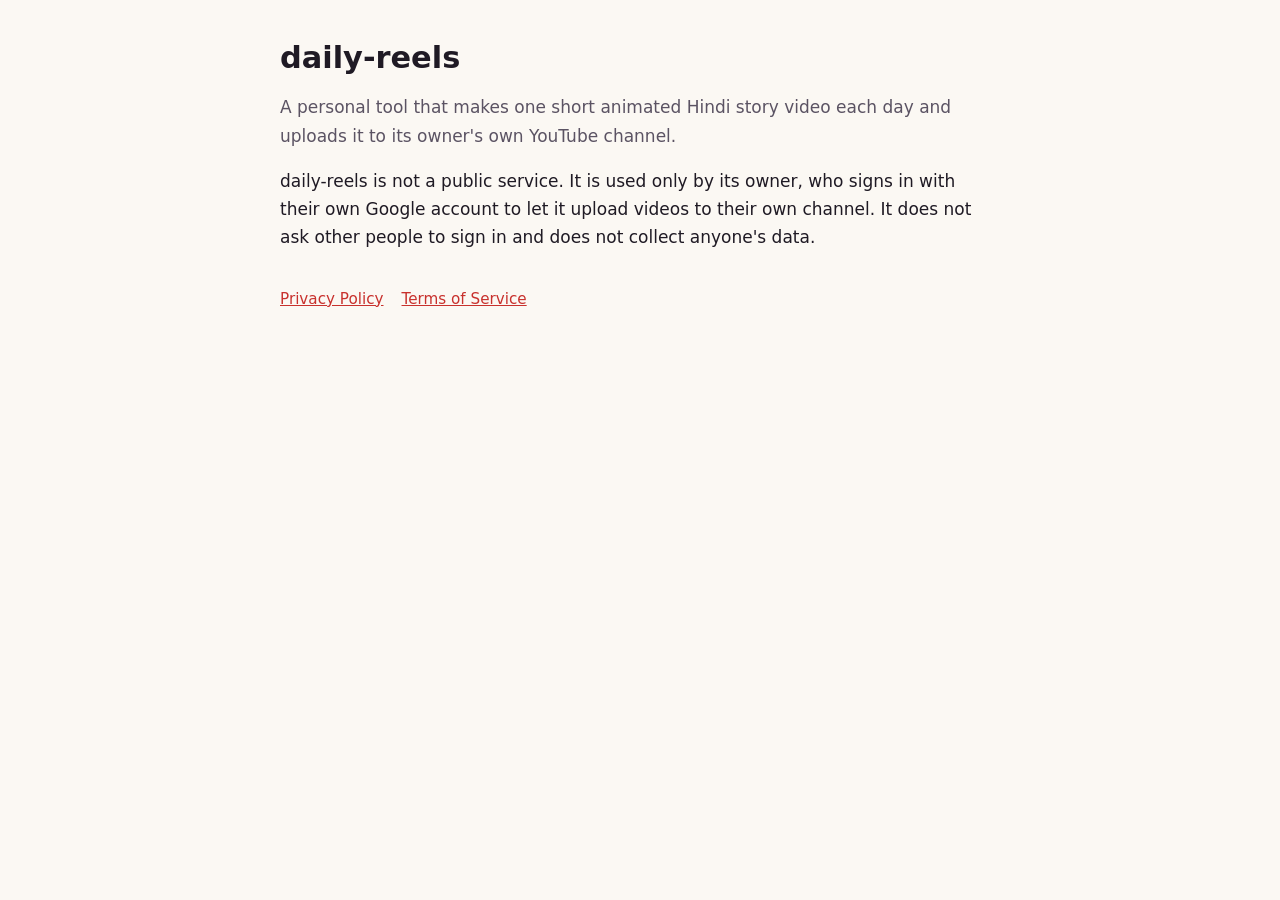
==== index.html @ 58231d02 "Home, privacy policy and terms pages for the daily-reels OAuth app Co-Authored-By: Claude Opus 5.5 <" ====
<!doctype html><html lang="en"><head><meta charset="utf-8"><meta name="viewport" content="width=device-width,initial-scale=1">
<title>daily-reels</title><link rel="stylesheet" href="style.css"></head><body><main>
<h1>daily-reels</h1>
<p class="muted">A personal tool that makes one short animated Hindi story video each day and uploads it to its owner's own YouTube channel.</p>
<p>daily-reels is not a public service. It is used only by its owner, who signs in with their own Google account to let it upload videos to their own channel. It does not ask other people to sign in and does not collect anyone's data.</p>
<nav><a href="privacy.html">Privacy Policy</a><a href="terms.html">Terms of Service</a></nav>
</main></body></html>
---- style.css ----
:root{--bg:#fbf8f3;--fg:#1f1a24;--muted:#5b5363;--accent:#c8312d}
@media (prefers-color-scheme:dark){:root{--bg:#17141b;--fg:#f2eef5;--muted:#b3aabb;--accent:#ff6b5e}}
body{margin:0;background:var(--bg);color:var(--fg);font:17px/1.65 system-ui,-apple-system,Segoe UI,Roboto,sans-serif}
main{max-width:720px;margin:0 auto;padding:40px 16px 64px}
h1{font-size:1.9rem;line-height:1.2;margin:0 0 8px}
h2{font-size:1.15rem;margin:28px 0 6px}
p,li{color:var(--fg)} .muted{color:var(--muted)}
a{color:var(--accent)} nav{display:flex;gap:18px;margin-top:36px;font-size:.95rem}
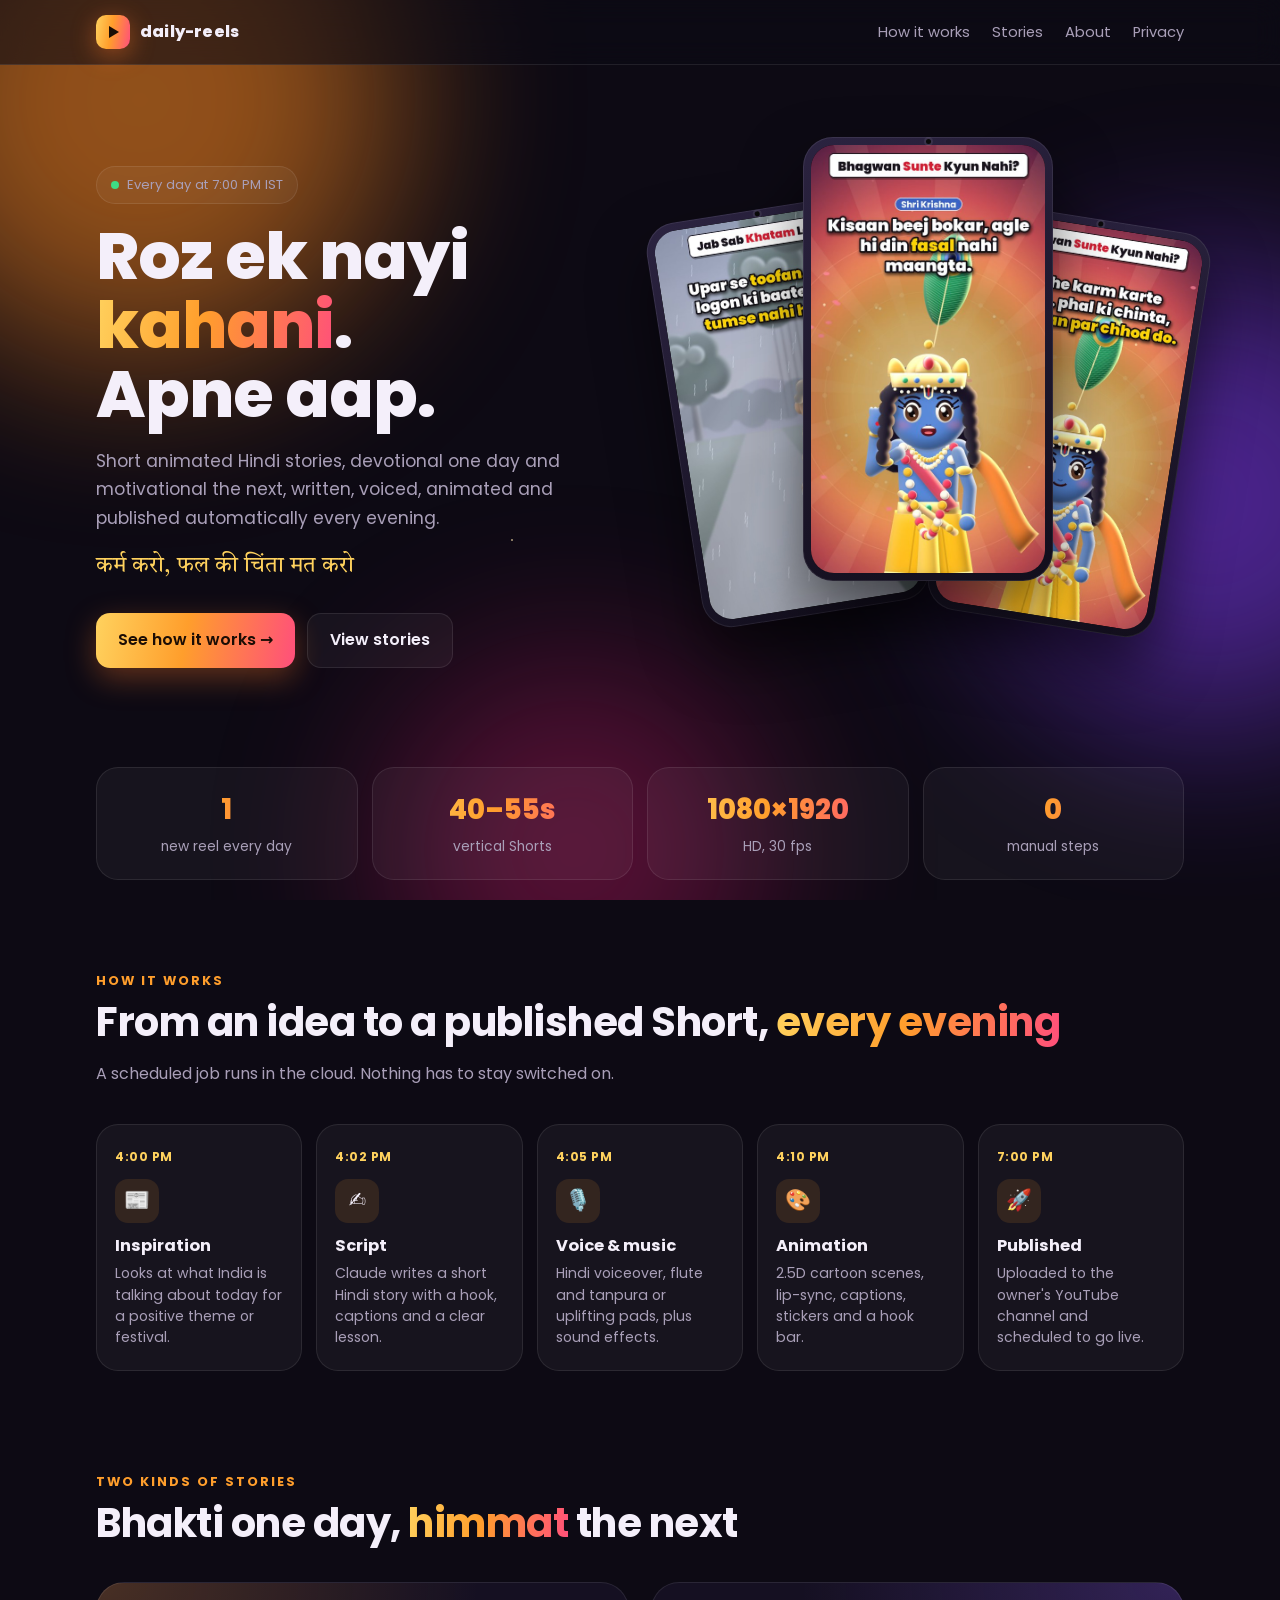
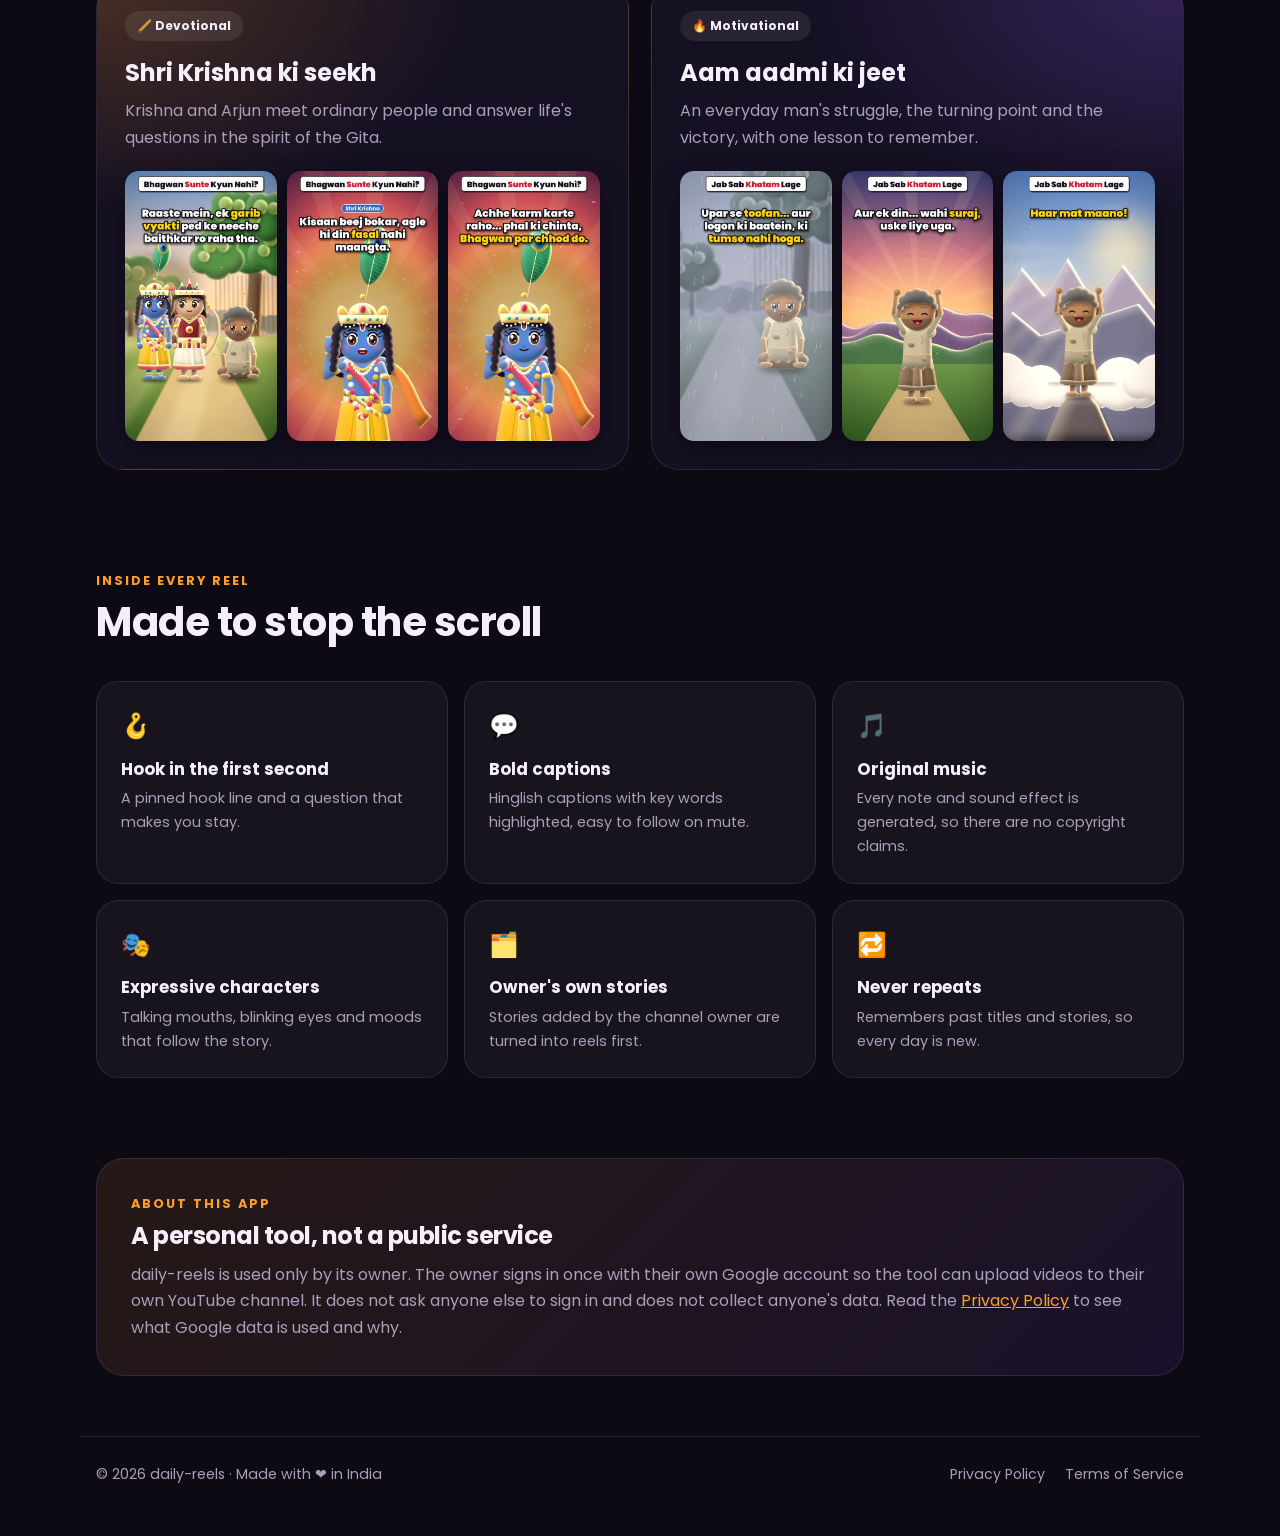
==== commit d348074a: "Landing page redesign with live reel previews; restyle privacy and terms Co-Authored-By: Claude Opus" ====
--- a/index.html
+++ b/index.html
@@ -1,7 +1,116 @@
-<!doctype html><html lang="en"><head><meta charset="utf-8"><meta name="viewport" content="width=device-width,initial-scale=1">
-<title>daily-reels</title><link rel="stylesheet" href="style.css"></head><body><main>
-<h1>daily-reels</h1>
-<p class="muted">A personal tool that makes one short animated Hindi story video each day and uploads it to its owner's own YouTube channel.</p>
-<p>daily-reels is not a public service. It is used only by its owner, who signs in with their own Google account to let it upload videos to their own channel. It does not ask other people to sign in and does not collect anyone's data.</p>
-<nav><a href="privacy.html">Privacy Policy</a><a href="terms.html">Terms of Service</a></nav>
-</main></body></html>
+<!doctype html>
+<html lang="en">
+<head>
+<meta charset="utf-8">
+<meta name="viewport" content="width=device-width,initial-scale=1">
+<title>daily-reels</title>
+<meta name="description" content="daily-reels makes one short animated Hindi story video every day and uploads it to its owner's own YouTube channel.">
+<link rel="preconnect" href="https://fonts.googleapis.com">
+<link rel="preconnect" href="https://fonts.gstatic.com" crossorigin>
+<link href="https://fonts.googleapis.com/css2?family=Poppins:wght@400;600;700;800&family=Tiro+Devanagari+Hindi&display=swap" rel="stylesheet">
+<link rel="stylesheet" href="style.css">
+<link rel="icon" href="data:image/svg+xml,<svg xmlns='http://www.w3.org/2000/svg' viewBox='0 0 32 32'><rect width='32' height='32' rx='9' fill='%23ff9e2c'/><path d='M12 9l12 7-12 7z' fill='%231b0d05'/></svg>">
+</head>
+<body>
+<div class="glow"><i></i><i></i><i></i></div><div class="stars"></div>
+
+<nav class="top"><div class="wrap">
+  <a class="brand" href="#"><span class="logo"><svg viewBox="0 0 16 16"><path d="M4 2l10 6-10 6z" fill="#1b0d05"/></svg></span>daily-reels</a>
+  <div class="links"><a href="#how">How it works</a><a href="#stories">Stories</a><a href="#about">About</a><a href="privacy.html">Privacy</a></div>
+</div></nav>
+
+<header class="hero"><div class="wrap">
+  <div>
+    <span class="pill"><b></b>Every day at 7:00 PM IST</span>
+    <h1>Roz ek nayi <span class="gt">kahani</span>.<br>Apne aap.</h1>
+    <p class="lead">Short animated Hindi stories, devotional one day and motivational the next, written, voiced, animated and published automatically every evening.</p>
+    <p class="hi" style="font-size:1.35rem;color:var(--gold);margin:14px 0 0">कर्म करो, फल की चिंता मत करो</p>
+    <div class="cta"><a class="btn main" href="#how">See how it works →</a><a class="btn ghost" href="#stories">View stories</a></div>
+  </div>
+  <div class="phones" aria-hidden="true">
+    <div class="phone p1"><div class="scr" data-cycle><img class="on" src="img/motivational_0.jpg" alt=""><img src="img/motivational_1.jpg" alt=""><img src="img/motivational_2.jpg" alt=""></div></div>
+    <div class="phone p2"><div class="scr" data-cycle><img class="on" src="img/devotional_1.jpg" alt=""><img src="img/devotional_0.jpg" alt=""><img src="img/devotional_2.jpg" alt=""></div></div>
+    <div class="phone p3"><div class="scr" data-cycle><img class="on" src="img/devotional_2.jpg" alt=""><img src="img/motivational_2.jpg" alt=""><img src="img/devotional_0.jpg" alt=""></div></div>
+  </div>
+</div></header>
+
+<div class="stats"><div class="wrap">
+  <div class="stat rv"><strong class="gt">1</strong><span>new reel every day</span></div>
+  <div class="stat rv"><strong class="gt">40–55s</strong><span>vertical Shorts</span></div>
+  <div class="stat rv"><strong class="gt">1080×1920</strong><span>HD, 30 fps</span></div>
+  <div class="stat rv"><strong class="gt">0</strong><span>manual steps</span></div>
+</div></div>
+
+<section class="block" id="how"><div class="wrap">
+  <div class="eyebrow rv">How it works</div>
+  <h2 class="rv">From an idea to a published Short, <span class="gt">every evening</span></h2>
+  <p class="sub rv">A scheduled job runs in the cloud. Nothing has to stay switched on.</p>
+  <div class="steps">
+    <div class="step rv"><div class="t">4:00 PM</div><div class="ic">📰</div><h3>Inspiration</h3><p>Looks at what India is talking about today for a positive theme or festival.</p></div>
+    <div class="step rv"><div class="t">4:02 PM</div><div class="ic">✍️</div><h3>Script</h3><p>Claude writes a short Hindi story with a hook, captions and a clear lesson.</p></div>
+    <div class="step rv"><div class="t">4:05 PM</div><div class="ic">🎙️</div><h3>Voice & music</h3><p>Hindi voiceover, flute and tanpura or uplifting pads, plus sound effects.</p></div>
+    <div class="step rv"><div class="t">4:10 PM</div><div class="ic">🎨</div><h3>Animation</h3><p>2.5D cartoon scenes, lip-sync, captions, stickers and a hook bar.</p></div>
+    <div class="step rv"><div class="t">7:00 PM</div><div class="ic">🚀</div><h3>Published</h3><p>Uploaded to the owner's YouTube channel and scheduled to go live.</p></div>
+  </div>
+</div></section>
+
+<section class="block" id="stories"><div class="wrap">
+  <div class="eyebrow rv">Two kinds of stories</div>
+  <h2 class="rv">Bhakti one day, <span class="gt">himmat</span> the next</h2>
+  <div class="formats">
+    <div class="fmt dev rv">
+      <span class="tag">🪈 Devotional</span>
+      <h3>Shri Krishna ki seekh</h3>
+      <p>Krishna and Arjun meet ordinary people and answer life's questions in the spirit of the Gita.</p>
+      <div class="strip"><img src="img/devotional_0.jpg" alt="Krishna and Arjun meet a devotee under a banyan tree" loading="lazy"><img src="img/devotional_1.jpg" alt="Shri Krishna speaking" loading="lazy"><img src="img/devotional_2.jpg" alt="Closing message, Radhe Radhe" loading="lazy"></div>
+    </div>
+    <div class="fmt mot rv">
+      <span class="tag">🔥 Motivational</span>
+      <h3>Aam aadmi ki jeet</h3>
+      <p>An everyday man's struggle, the turning point and the victory, with one lesson to remember.</p>
+      <div class="strip"><img src="img/motivational_0.jpg" alt="A man sitting alone in the rain" loading="lazy"><img src="img/motivational_1.jpg" alt="The man celebrating at sunrise" loading="lazy"><img src="img/motivational_2.jpg" alt="The man on a mountain top" loading="lazy"></div>
+    </div>
+  </div>
+</div></section>
+
+<section class="block"><div class="wrap">
+  <div class="eyebrow rv">Inside every reel</div>
+  <h2 class="rv">Made to stop the scroll</h2>
+  <div class="feats">
+    <div class="feat rv"><div class="ic">🪝</div><h3>Hook in the first second</h3><p>A pinned hook line and a question that makes you stay.</p></div>
+    <div class="feat rv"><div class="ic">💬</div><h3>Bold captions</h3><p>Hinglish captions with key words highlighted, easy to follow on mute.</p></div>
+    <div class="feat rv"><div class="ic">🎵</div><h3>Original music</h3><p>Every note and sound effect is generated, so there are no copyright claims.</p></div>
+    <div class="feat rv"><div class="ic">🎭</div><h3>Expressive characters</h3><p>Talking mouths, blinking eyes and moods that follow the story.</p></div>
+    <div class="feat rv"><div class="ic">🗂️</div><h3>Owner's own stories</h3><p>Stories added by the channel owner are turned into reels first.</p></div>
+    <div class="feat rv"><div class="ic">🔁</div><h3>Never repeats</h3><p>Remembers past titles and stories, so every day is new.</p></div>
+  </div>
+
+  <div class="about rv" id="about">
+    <div class="eyebrow">About this app</div>
+    <h2>A personal tool, not a public service</h2>
+    <p>daily-reels is used only by its owner. The owner signs in once with their own Google account so the tool can upload videos to their own YouTube channel. It does not ask anyone else to sign in and does not collect anyone's data. Read the <a href="privacy.html" style="color:var(--saffron)">Privacy Policy</a> to see what Google data is used and why.</p>
+  </div>
+</div></section>
+
+<footer><div class="wrap">
+  <span>© 2026 daily-reels · Made with ❤️ in India</span>
+  <nav><a href="privacy.html">Privacy Policy</a><a href="terms.html">Terms of Service</a></nav>
+</div></footer>
+
+<script>
+  document.querySelectorAll('[data-cycle]').forEach(function (box, n) {
+    var imgs = box.querySelectorAll('img'), i = 0;
+    setTimeout(function () {
+      setInterval(function () { imgs[i].classList.remove('on'); i = (i + 1) % imgs.length; imgs[i].classList.add('on'); }, 3200);
+    }, n * 900);
+  });
+  var io = 'IntersectionObserver' in window ? new IntersectionObserver(function (es) {
+    es.forEach(function (e) { if (e.isIntersecting) { e.target.classList.add('in'); io.unobserve(e.target); } });
+  }, { threshold: .12 }) : null;
+  document.querySelectorAll('.rv').forEach(function (el, k) {
+    el.style.transitionDelay = (k % 6) * 70 + 'ms';
+    if (io) io.observe(el); else el.classList.add('in');
+  });
+</script>
+</body>
+</html>
--- a/style.css
+++ b/style.css
@@ -1,8 +1,140 @@
-:root{--bg:#fbf8f3;--fg:#1f1a24;--muted:#5b5363;--accent:#c8312d}
-@media (prefers-color-scheme:dark){:root{--bg:#17141b;--fg:#f2eef5;--muted:#b3aabb;--accent:#ff6b5e}}
-body{margin:0;background:var(--bg);color:var(--fg);font:17px/1.65 system-ui,-apple-system,Segoe UI,Roboto,sans-serif}
-main{max-width:720px;margin:0 auto;padding:40px 16px 64px}
-h1{font-size:1.9rem;line-height:1.2;margin:0 0 8px}
-h2{font-size:1.15rem;margin:28px 0 6px}
-p,li{color:var(--fg)} .muted{color:var(--muted)}
-a{color:var(--accent)} nav{display:flex;gap:18px;margin-top:36px;font-size:.95rem}
+:root{
+  --bg:#0d0a14; --bg2:#151022; --card:rgba(255,255,255,.045); --line:rgba(255,255,255,.09);
+  --fg:#f4effa; --muted:#a99fb8; --saffron:#ff9e2c; --gold:#ffd25e; --rose:#ff4f7b; --violet:#8b5cf6;
+  --grad:linear-gradient(100deg,var(--gold),var(--saffron) 45%,var(--rose));
+  --radius:22px;
+}
+*{box-sizing:border-box}
+html{scroll-behavior:smooth}
+body{margin:0;background:var(--bg);color:var(--fg);font:16px/1.65 "Poppins",system-ui,-apple-system,Segoe UI,Roboto,sans-serif;overflow-x:hidden}
+img{max-width:100%;display:block}
+a{color:inherit}
+.wrap{max-width:1120px;margin:0 auto;padding:0 16px}
+
+/* ambient glow */
+.glow{position:fixed;inset:0;pointer-events:none;z-index:-1;overflow:hidden}
+.glow i{position:absolute;border-radius:50%;filter:blur(90px);opacity:.55;animation:drift 18s ease-in-out infinite alternate}
+.glow i:nth-child(1){width:520px;height:520px;background:#ff8a1f;top:-160px;left:-120px}
+.glow i:nth-child(2){width:460px;height:460px;background:#7c3aed;top:30%;right:-160px;animation-delay:-6s}
+.glow i:nth-child(3){width:380px;height:380px;background:#e11d74;bottom:-140px;left:30%;animation-delay:-11s;opacity:.35}
+@keyframes drift{to{transform:translate(60px,40px) scale(1.12)}}
+.stars{position:fixed;inset:0;z-index:-1;pointer-events:none;opacity:.5;
+  background-image:radial-gradient(1px 1px at 12% 18%,#fff 50%,transparent 51%),radial-gradient(1px 1px at 72% 12%,#fff 50%,transparent 51%),
+  radial-gradient(1.5px 1.5px at 40% 60%,#ffe7b0 50%,transparent 51%),radial-gradient(1px 1px at 88% 70%,#fff 50%,transparent 51%),
+  radial-gradient(1px 1px at 22% 85%,#fff 50%,transparent 51%),radial-gradient(1.5px 1.5px at 60% 35%,#fff 50%,transparent 51%)}
+
+/* nav */
+nav.top{position:sticky;top:0;z-index:20;backdrop-filter:blur(14px);-webkit-backdrop-filter:blur(14px);background:rgba(13,10,20,.6);border-bottom:1px solid var(--line)}
+nav.top .wrap{display:flex;align-items:center;justify-content:space-between;height:64px}
+.brand{display:flex;align-items:center;gap:10px;font-weight:800;letter-spacing:.2px;text-decoration:none}
+.logo{width:34px;height:34px;border-radius:10px;background:var(--grad);display:grid;place-items:center;box-shadow:0 6px 24px rgba(255,120,40,.45)}
+.logo svg{width:16px;height:16px}
+nav.top .links{display:flex;gap:22px;font-size:.92rem;color:var(--muted)}
+nav.top .links a{text-decoration:none;transition:color .2s} nav.top .links a:hover{color:var(--fg)}
+
+/* hero */
+.hero{padding:72px 0 40px}
+.hero .wrap{display:grid;grid-template-columns:1.05fr 1fr;gap:40px;align-items:center}
+.pill{display:inline-flex;align-items:center;gap:8px;padding:7px 14px;border-radius:999px;background:var(--card);border:1px solid var(--line);font-size:.82rem;color:var(--muted)}
+.pill b{width:8px;height:8px;border-radius:50%;background:#3ddc84;box-shadow:0 0 0 0 rgba(61,220,132,.7);animation:ping 1.8s infinite}
+@keyframes ping{70%{box-shadow:0 0 0 10px rgba(61,220,132,0)}100%{box-shadow:0 0 0 0 rgba(61,220,132,0)}}
+h1{font-size:clamp(2.3rem,5.4vw,4.1rem);line-height:1.05;margin:18px 0 18px;font-weight:800;letter-spacing:-1px}
+.gt{background:var(--grad);-webkit-background-clip:text;background-clip:text;color:transparent}
+.hi{font-family:"Tiro Devanagari Hindi",serif;font-weight:400;letter-spacing:0}
+.lead{font-size:1.08rem;color:var(--muted);max-width:520px}
+.cta{display:flex;flex-wrap:wrap;gap:12px;margin-top:28px}
+.btn{display:inline-flex;align-items:center;gap:8px;padding:13px 22px;border-radius:14px;font-weight:600;text-decoration:none;transition:transform .2s,box-shadow .2s}
+.btn.main{background:var(--grad);color:#1b0d05;box-shadow:0 10px 30px rgba(255,120,40,.35)}
+.btn.ghost{border:1px solid var(--line);background:var(--card)}
+.btn:hover{transform:translateY(-2px)}
+
+/* phones */
+.phones{position:relative;height:560px}
+.phone{position:absolute;width:230px;aspect-ratio:9/16;border-radius:30px;padding:8px;background:linear-gradient(160deg,#2b2340,#120e1c);
+  box-shadow:0 30px 60px rgba(0,0,0,.55),inset 0 0 0 1px rgba(255,255,255,.08);animation:float 6s ease-in-out infinite}
+.phone .scr{position:relative;width:100%;height:100%;border-radius:23px;overflow:hidden;background:#000}
+.phone .scr img{position:absolute;inset:0;width:100%;height:100%;object-fit:cover;opacity:0;transition:opacity 1s ease}
+.phone .scr img.on{opacity:1}
+.phone::before{content:"";position:absolute;top:2px;left:50%;width:5px;height:5px;margin-left:-2.5px;z-index:3;border-radius:50%;background:#0a0a0a;box-shadow:0 0 0 2px rgba(255,255,255,.08)}
+.phone.p1{left:0;top:70px;transform:rotate(-9deg);animation-delay:-2s}
+.phone.p2{left:50%;margin-left:-125px;top:0;width:250px;z-index:2}
+.phone.p3{right:0;top:80px;transform:rotate(9deg);animation-delay:-4s}
+@keyframes float{50%{translate:0 -14px}}
+
+/* stats */
+.stats{margin:30px 0 10px}
+.stats .wrap{display:grid;grid-template-columns:repeat(4,1fr);gap:14px}
+.stat{padding:20px;border-radius:var(--radius);background:var(--card);border:1px solid var(--line);text-align:center}
+.stat strong{display:block;font-size:1.7rem;font-weight:800}
+.stat span{color:var(--muted);font-size:.86rem}
+
+/* sections */
+section.block{padding:80px 0 20px}
+.eyebrow{color:var(--saffron);font-weight:700;font-size:.8rem;letter-spacing:2px;text-transform:uppercase}
+h2{font-size:clamp(1.7rem,3.4vw,2.5rem);line-height:1.15;margin:8px 0 12px;letter-spacing:-.5px}
+.sub{color:var(--muted);max-width:620px}
+
+/* timeline */
+.steps{display:grid;grid-template-columns:repeat(5,1fr);gap:14px;margin-top:36px;position:relative}
+.step{padding:22px 18px;border-radius:var(--radius);background:var(--card);border:1px solid var(--line);position:relative;transition:transform .25s,border-color .25s}
+.step:hover{transform:translateY(-4px);border-color:rgba(255,158,44,.5)}
+.step .t{font-size:.75rem;font-weight:700;color:var(--gold);letter-spacing:.5px}
+.step .ic{width:44px;height:44px;border-radius:13px;display:grid;place-items:center;margin:12px 0 10px;background:rgba(255,158,44,.12);font-size:1.3rem}
+.step h3{margin:0 0 4px;font-size:1.02rem}
+.step p{margin:0;color:var(--muted);font-size:.88rem;line-height:1.5}
+
+/* formats */
+.formats{display:grid;grid-template-columns:1fr 1fr;gap:22px;margin-top:36px}
+.fmt{border-radius:28px;padding:28px;border:1px solid var(--line);overflow:hidden;position:relative}
+.fmt.dev{background:radial-gradient(120% 80% at 0% 0%,rgba(255,158,44,.22),transparent 60%),var(--bg2)}
+.fmt.mot{background:radial-gradient(120% 80% at 100% 0%,rgba(139,92,246,.25),transparent 60%),var(--bg2)}
+.fmt .tag{display:inline-block;padding:5px 12px;border-radius:999px;font-size:.75rem;font-weight:700;background:rgba(255,255,255,.08)}
+.fmt h3{font-size:1.5rem;margin:12px 0 6px}
+.fmt p{color:var(--muted);margin:0 0 20px}
+.strip{display:grid;grid-template-columns:repeat(3,1fr);gap:10px}
+.strip img{border-radius:14px;aspect-ratio:9/16;object-fit:cover;box-shadow:0 12px 30px rgba(0,0,0,.4);transition:transform .3s}
+.strip img:hover{transform:scale(1.04) rotate(-1deg)}
+
+/* features */
+.feats{display:grid;grid-template-columns:repeat(3,1fr);gap:16px;margin-top:36px}
+.feat{padding:24px;border-radius:var(--radius);background:var(--card);border:1px solid var(--line)}
+.feat .ic{font-size:1.5rem}
+.feat h3{margin:10px 0 4px;font-size:1.05rem}
+.feat p{margin:0;color:var(--muted);font-size:.9rem}
+
+/* about + footer */
+.about{margin:80px auto 0;padding:34px;border-radius:28px;border:1px solid var(--line);background:linear-gradient(135deg,rgba(255,158,44,.1),rgba(139,92,246,.1))}
+.about h2{font-size:1.5rem}
+.about p{color:var(--muted);margin:6px 0 0}
+footer{padding:40px 0 50px;color:var(--muted);font-size:.88rem}
+footer .wrap{display:flex;flex-wrap:wrap;justify-content:space-between;gap:16px;border-top:1px solid var(--line);padding-top:26px}
+footer nav{display:flex;gap:20px} footer a{text-decoration:none} footer a:hover{color:var(--fg)}
+
+/* reveal on scroll */
+.rv{opacity:0;transform:translateY(24px);transition:opacity .8s ease,transform .8s ease}
+.rv.in{opacity:1;transform:none}
+
+/* legal pages */
+.legal{max-width:760px;margin:0 auto;padding:56px 16px 40px}
+.legal .card{padding:34px;border-radius:28px;background:var(--card);border:1px solid var(--line)}
+.legal h1{font-size:clamp(2rem,4.5vw,2.8rem);margin:0 0 6px}
+.legal h2{font-size:1.15rem;margin:26px 0 6px;color:var(--gold)}
+.legal p,.legal li{color:#d9d1e4}
+.legal .muted{color:var(--muted)}
+.legal code{background:rgba(255,255,255,.08);padding:2px 7px;border-radius:6px;font-size:.88em}
+.legal a{color:var(--saffron)}
+
+@media (max-width:900px){
+  .hero .wrap{grid-template-columns:1fr;text-align:center}
+  .lead{margin:0 auto} .cta{justify-content:center}
+  .phones{height:470px;max-width:420px;margin:0 auto;width:100%}
+  .phone{width:180px} .phone.p2{width:200px;margin-left:-100px}
+  .steps{grid-template-columns:1fr 1fr} .formats,.feats{grid-template-columns:1fr}
+  .stats .wrap{grid-template-columns:1fr 1fr}
+  nav.top .links{display:none}
+}
+@media (max-width:420px){
+  .phone{width:140px} .phone.p2{width:165px;margin-left:-82px} .phones{height:340px}
+  .steps{grid-template-columns:1fr}
+}
+@media (prefers-reduced-motion:reduce){*{animation:none!important;transition:none!important}.rv{opacity:1;transform:none}}
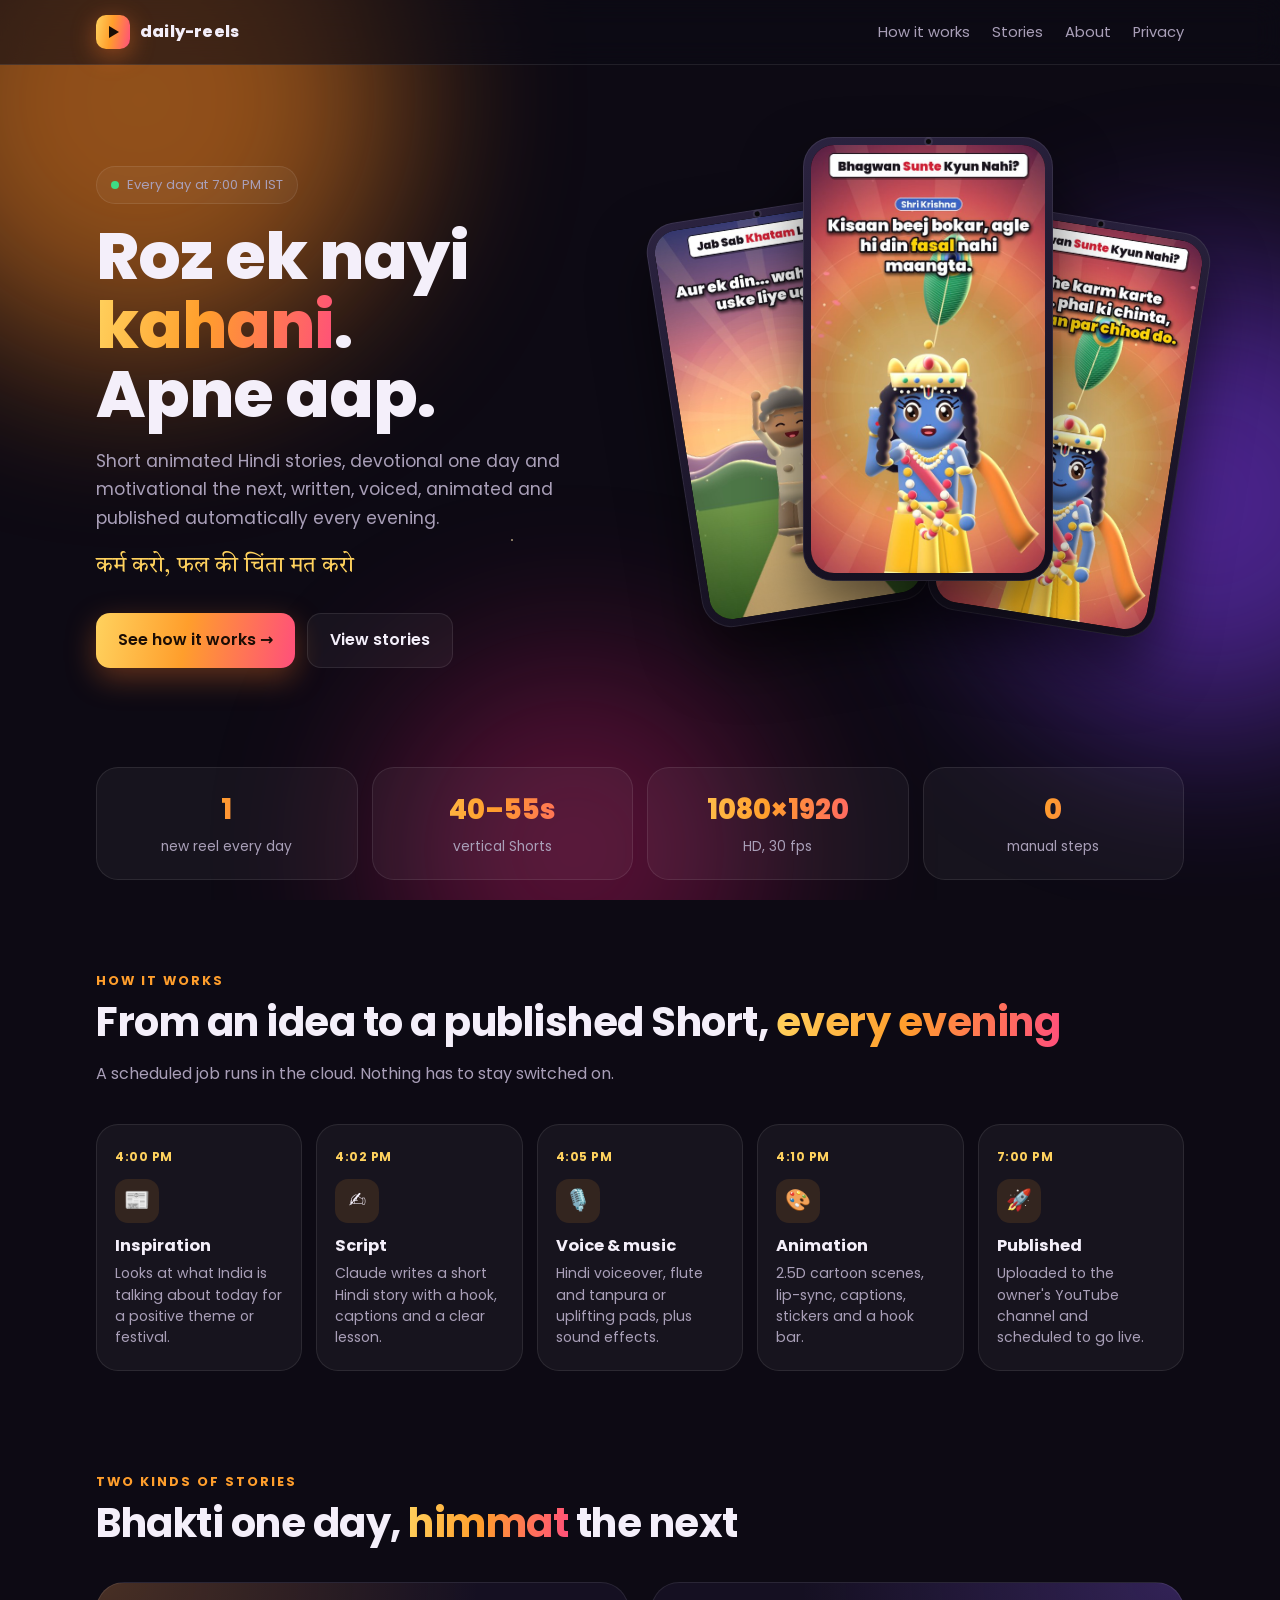
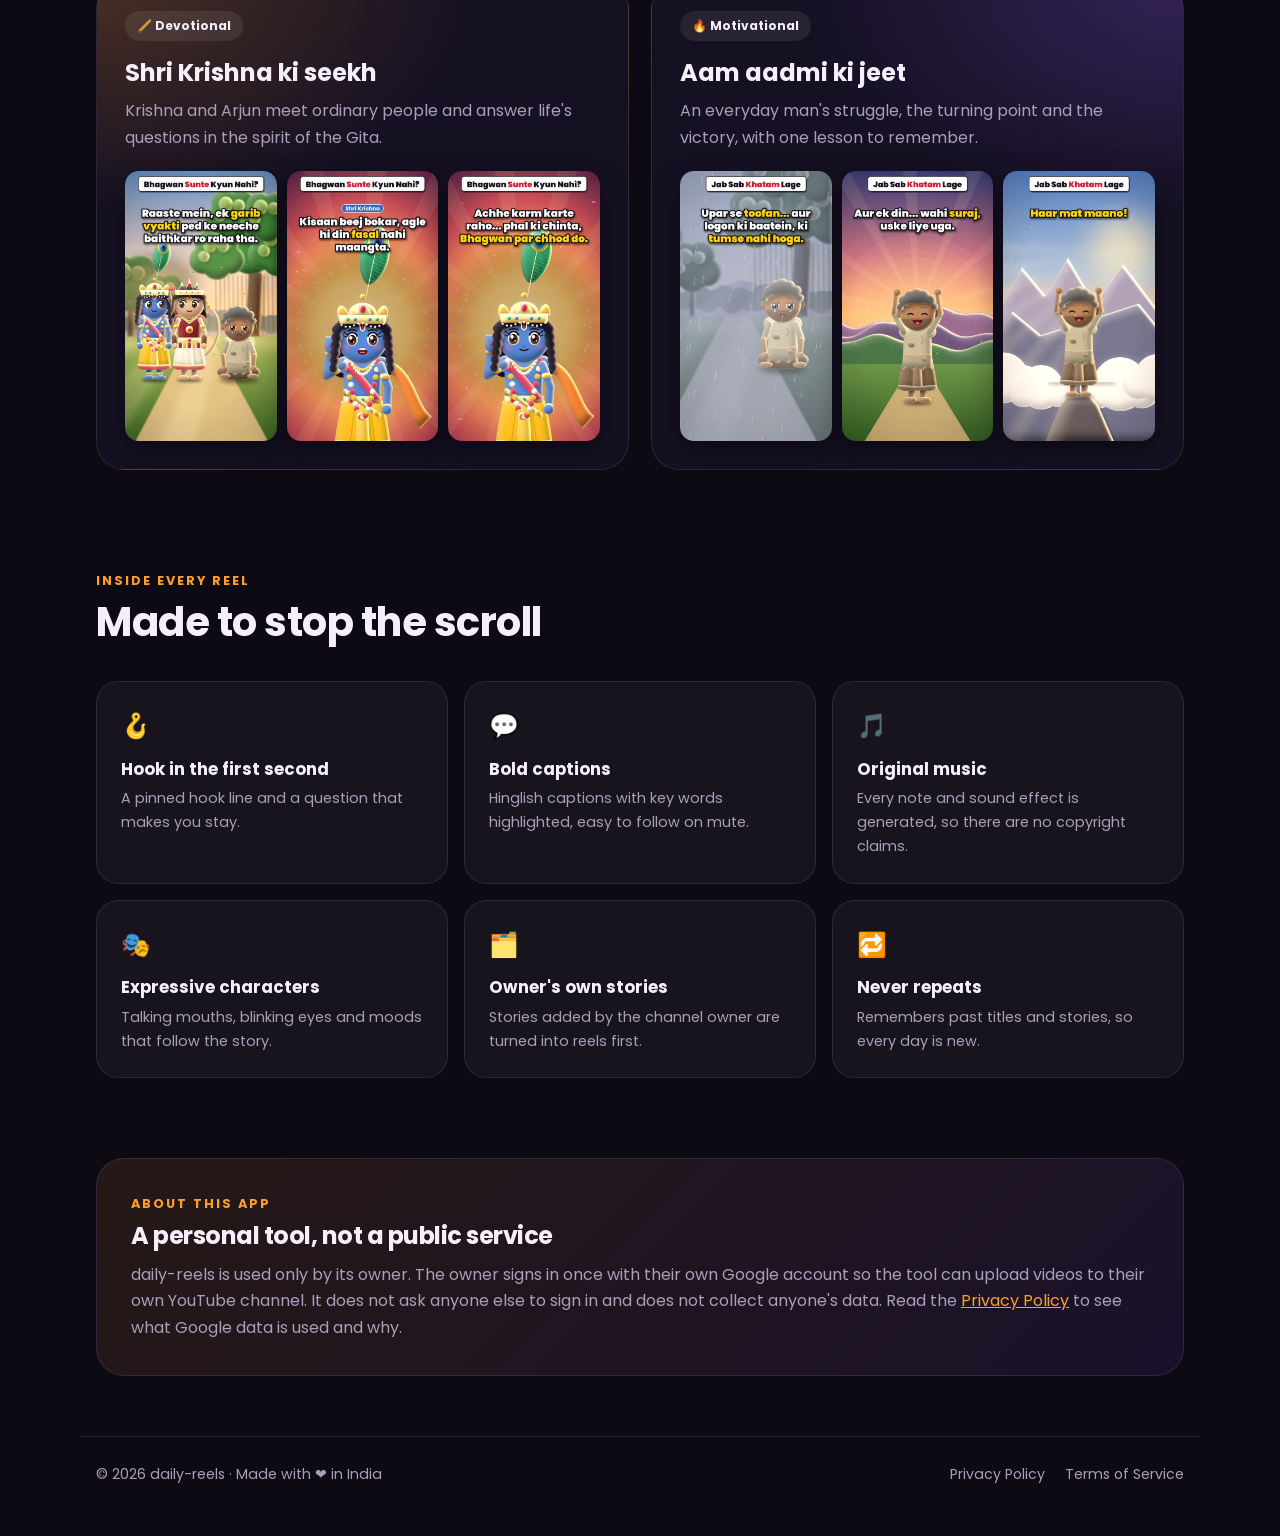
==== commit 7a615c2b: "Cache-bust the stylesheet link Co-Authored-By: Claude Opus 5.5 <noreply@anthropic.com>" ====
--- a/index.html
+++ b/index.html
@@ -8,7 +8,7 @@
 <link rel="preconnect" href="https://fonts.googleapis.com">
 <link rel="preconnect" href="https://fonts.gstatic.com" crossorigin>
 <link href="https://fonts.googleapis.com/css2?family=Poppins:wght@400;600;700;800&family=Tiro+Devanagari+Hindi&display=swap" rel="stylesheet">
-<link rel="stylesheet" href="style.css">
+<link rel="stylesheet" href="style.css?v=2">
 <link rel="icon" href="data:image/svg+xml,<svg xmlns='http://www.w3.org/2000/svg' viewBox='0 0 32 32'><rect width='32' height='32' rx='9' fill='%23ff9e2c'/><path d='M12 9l12 7-12 7z' fill='%231b0d05'/></svg>">
 </head>
 <body>
